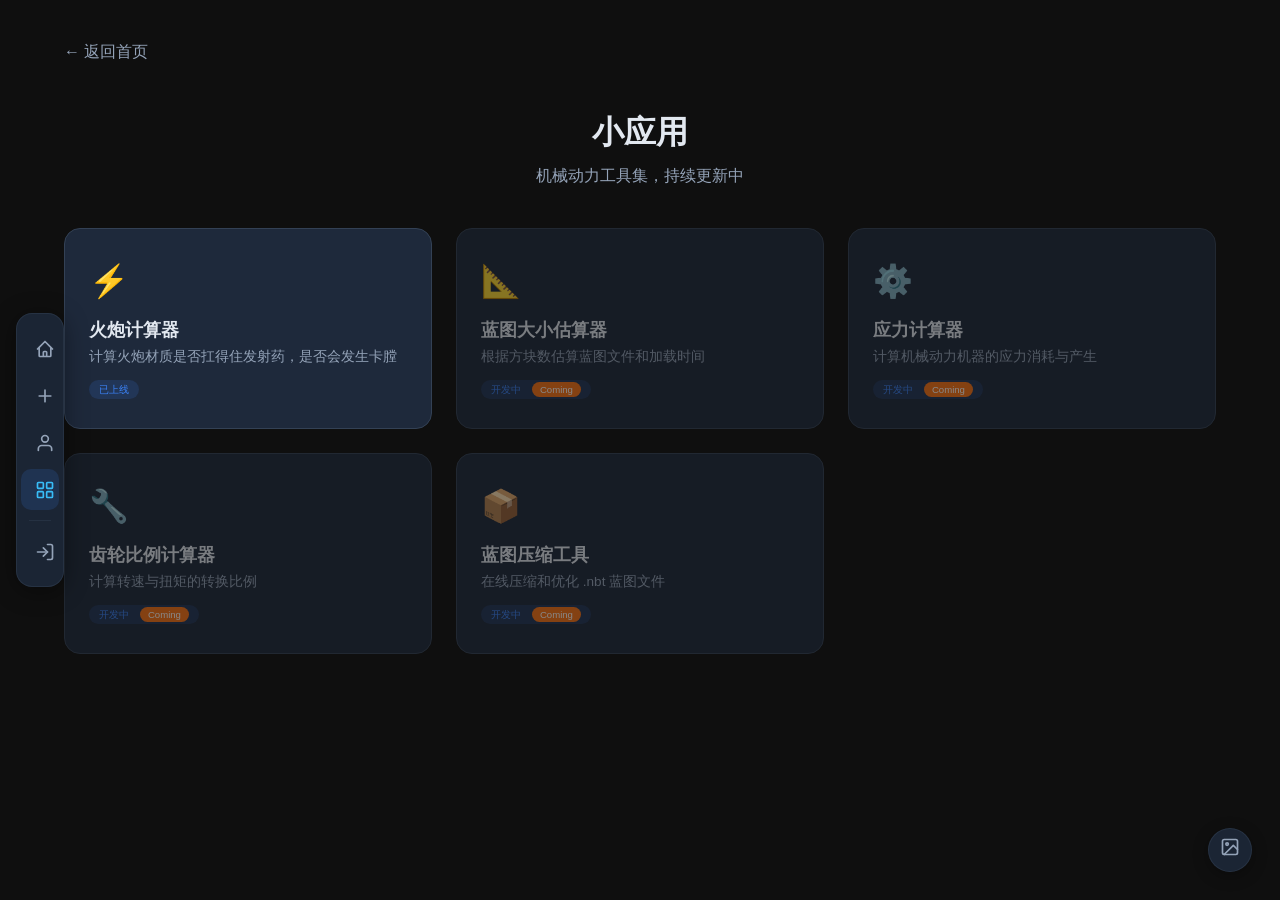
==== apps.html @ 73bd3eec "jisuanqi" ====
<!DOCTYPE html>
<html lang="zh-CN">
<head>
    <meta charset="UTF-8">
    <meta name="viewport" content="width=device-width, initial-scale=1.0">
    <title>小应用 - 机械动力蓝图社区</title>
    <link rel="stylesheet" href="style.css">
    <link rel="icon" type="image/svg+xml" href="page.svg">
    <style>
        .apps-container {
            max-width: 1200px;
            margin: 0 auto;
            padding: 40px 24px;
        }
        .apps-header {
            text-align: center;
            margin-bottom: 40px;
            padding-top: 20px;
        }
        .apps-header h1 {
            color: #e2e8f0;
            font-size: 2rem;
            margin-bottom: 8px;
        }
        .apps-header p {
            color: #94a3b8;
        }
        .apps-grid {
            display: grid;
            grid-template-columns: repeat(auto-fill, minmax(300px, 1fr));
            gap: 24px;
        }
        .app-card {
            background: #1e293b;
            border: 1px solid #334155;
            border-radius: 16px;
            padding: 28px 24px;
            transition: all 0.3s;
            cursor: pointer;
            text-decoration: none;
            display: block;
        }
        .app-card:hover {
            transform: translateY(-4px);
            border-color: #3b82f6;
            box-shadow: 0 8px 24px rgba(59, 130, 246, 0.15);
        }
        .app-card .app-icon {
            font-size: 2rem;
            margin-bottom: 12px;
            color: #38bdf8;
        }
        .app-card .app-title {
            color: #e2e8f0;
            font-size: 1.1rem;
            font-weight: 600;
            margin-bottom: 4px;
        }
        .app-card .app-desc {
            color: #94a3b8;
            font-size: 0.85rem;
            line-height: 1.5;
        }
        .app-card .app-tag {
            display: inline-block;
            background: rgba(59, 130, 246, 0.15);
            color: #3b82f6;
            font-size: 0.65rem;
            padding: 2px 10px;
            border-radius: 20px;
            margin-top: 12px;
        }
        .back-link {
            display: inline-block;
            margin-bottom: 24px;
            color: #94a3b8;
            text-decoration: none;
            transition: color 0.2s;
        }
        .back-link:hover {
            color: #38bdf8;
        }
        .app-card.coming-soon {
            opacity: 0.5;
            cursor: not-allowed;
        }
        .app-card.coming-soon:hover {
            transform: none;
            border-color: #334155;
            box-shadow: none;
        }
        .coming-badge {
            background: #f97316;
            color: white;
            font-size: 0.6rem;
            padding: 2px 8px;
            border-radius: 12px;
            margin-left: 8px;
            vertical-align: middle;
        }
        @media (max-width: 768px) {
            .apps-grid {
                grid-template-columns: 1fr;
            }
        }
    </style>
</head>
<body>

    <div class="apps-container">
        <a href="index.html" class="back-link">← 返回首页</a>

        <div class="apps-header">
            <h1>小应用</h1>
            <p>机械动力工具集，持续更新中</p>
        </div>

        <div class="apps-grid">
            <!-- 火炮计算器 -->
            <a href="cannon-calc.html" class="app-card">
                <div class="app-icon">⚡</div>
                <div class="app-title">火炮计算器</div>
                <div class="app-desc">计算火炮材质是否扛得住发射药，是否会发生卡膛</div>
                <div class="app-tag">已上线</div>
            </a>

            <!-- 预留更多应用 -->
            <div class="app-card coming-soon">
                <div class="app-icon">📐</div>
                <div class="app-title">蓝图大小估算器</div>
                <div class="app-desc">根据方块数估算蓝图文件和加载时间</div>
                <div class="app-tag">开发中 <span class="coming-badge">Coming</span></div>
            </div>

            <div class="app-card coming-soon">
                <div class="app-icon">⚙️</div>
                <div class="app-title">应力计算器</div>
                <div class="app-desc">计算机械动力机器的应力消耗与产生</div>
                <div class="app-tag">开发中 <span class="coming-badge">Coming</span></div>
            </div>

            <div class="app-card coming-soon">
                <div class="app-icon">🔧</div>
                <div class="app-title">齿轮比例计算器</div>
                <div class="app-desc">计算转速与扭矩的转换比例</div>
                <div class="app-tag">开发中 <span class="coming-badge">Coming</span></div>
            </div>

            <div class="app-card coming-soon">
                <div class="app-icon">📦</div>
                <div class="app-title">蓝图压缩工具</div>
                <div class="app-desc">在线压缩和优化 .nbt 蓝图文件</div>
                <div class="app-tag">开发中 <span class="coming-badge">Coming</span></div>
            </div>
        </div>
    </div>

    <script src="sidebar.js"></script>
</body>
</html>
---- style.css ----
* {
    margin: 0;
    padding: 0;
    box-sizing: border-box;
}

body {
    font-family: -apple-system, BlinkMacSystemFont, 'Segoe UI', Roboto, Helvetica, Arial, sans-serif;
    background: #0f0f0f;
    color: #e0e0e0;
    line-height: 1.5;
}

a {
    color: #3b82f6;
    text-decoration: none;
}

a:hover {
    text-decoration: underline;
}

/* 导航栏 */
.navbar {
    background: #1a1a1a;
    border-bottom: 1px solid #2a2a2a;
    padding: 16px 32px;
    display: flex;
    justify-content: space-between;
    align-items: center;
    flex-wrap: wrap;
    gap: 16px;
    position: sticky;
    top: 0;
    z-index: 100;
}

.logo {
    font-size: 1.5rem;
    font-weight: 700;
    color: #3b82f6;
}

.logo span {
    color: #e0e0e0;
}

.nav-links {
    display: flex;
    gap: 20px;
    align-items: center;
    flex-wrap: wrap;
}

.nav-link {
    color: #e0e0e0;
    transition: color 0.2s;
}

.nav-link:hover {
    color: #3b82f6;
    text-decoration: none;
}

/* 按钮 */
.btn {
    padding: 8px 20px;
    border-radius: 40px;
    border: none;
    cursor: pointer;
    font-size: 0.9rem;
    font-weight: 500;
    transition: all 0.2s;
}

.btn-primary {
    background: #3b82f6;
    color: white;
}

.btn-primary:hover {
    background: #2563eb;
}

.btn-outline {
    background: transparent;
    border: 1px solid #3b82f6;
    color: #3b82f6;
}

.btn-outline:hover {
    background: #3b82f6;
    color: white;
}

.btn-danger {
    background: #ef4444;
    color: white;
}

.btn-danger:hover {
    background: #dc2626;
}

.btn-secondary {
    background: #2a2a2a;
    color: #e0e0e0;
}

.btn-secondary:hover {
    background: #3a3a3a;
}

/* 主布局 - 响应式宽屏 */
.main-layout {
    display: flex;
    gap: 32px;
    width: 100%;
    padding: 0 24px;
    max-width: 100%;
}

@media (min-width: 1600px) {
    .main-layout {
        max-width: 1400px;
        margin: 0 auto;
        padding: 0;
    }
}

@media (min-width: 1920px) {
    .main-layout {
        max-width: 1600px;
    }
}

/* 内容区 */
.content {
    flex: 3;
    min-width: 0;
}

/* 侧边栏 */
.sidebar {
    flex: 1;
    min-width: 260px;
}

.sidebar-card {
    background: #1e293b;
    border: 1px solid #334155;
    border-radius: 16px;
    padding: 20px;
    margin-bottom: 24px;
}

.sidebar-card h3 {
    color: #38bdf8;
    font-size: 1rem;
    margin-bottom: 16px;
    padding-bottom: 8px;
    border-bottom: 1px solid #334155;
}

/* 容器 */
.container {
    width: 100%;
    padding: 40px 24px;
}

@media (min-width: 1600px) {
    .container {
        max-width: 1400px;
        margin: 0 auto;
        padding: 40px 0;
    }
}

/* 蓝图网格 - 响应式 */
.blueprint-grid {
    display: grid;
    grid-template-columns: repeat(auto-fill, minmax(280px, 1fr));
    gap: 24px;
    margin-top: 24px;
}

@media (min-width: 1600px) {
    .blueprint-grid {
        grid-template-columns: repeat(auto-fill, minmax(320px, 1fr));
        gap: 28px;
    }
}

/* 蓝图卡片 */
.blueprint-card {
    background: #1a1a1a;
    border: 1px solid #2a2a2a;
    border-radius: 16px;
    padding: 20px;
    transition: transform 0.2s, border-color 0.2s;
}

.blueprint-card:hover {
    transform: translateY(-4px);
    border-color: #3b82f6;
}

.blueprint-image {
    width: 100%;
    height: 140px;
    object-fit: cover;
    border-radius: 8px;
    margin-bottom: 12px;
}

.blueprint-title {
    font-size: 1.1rem;
    font-weight: 600;
    margin-bottom: 8px;
    color: white;
    line-height: 1.4;
}

.blueprint-description {
    font-size: 0.85rem;
    color: #9ca3af;
    margin-bottom: 12px;
    display: -webkit-box;
    -webkit-line-clamp: 2;
    -webkit-box-orient: vertical;
    overflow: hidden;
}

.blueprint-meta {
    display: flex;
    gap: 16px;
    font-size: 0.7rem;
    color: #6b7280;
    margin-bottom: 8px;
    flex-wrap: wrap;
}

.blueprint-versions {
    font-size: 0.7rem;
    color: #6b7280;
    margin: 8px 0;
}

.blueprint-stats {
    display: flex;
    gap: 16px;
    font-size: 0.7rem;
    color: #6b7280;
    margin-top: 8px;
}

.blueprint-link {
    display: inline-block;
    margin-top: 12px;
    font-size: 0.8rem;
}

/* 热门榜 */
.hot-item {
    display: flex;
    gap: 12px;
    padding: 10px 0;
    border-bottom: 1px solid #2a3a5a;
    text-decoration: none;
    transition: background 0.2s;
}

.hot-item:hover {
    background: #0f172a;
    margin: 0 -8px;
    padding: 10px 8px;
    border-radius: 8px;
}

.hot-rank {
    width: 28px;
    height: 28px;
    background: #0f172a;
    border-radius: 8px;
    display: flex;
    align-items: center;
    justify-content: center;
    font-size: 0.8rem;
    font-weight: bold;
    color: #38bdf8;
}

.hot-rank.top1 { background: #f97316; color: white; }
.hot-rank.top2 { background: #3b82f6; color: white; }
.hot-rank.top3 { background: #22c55e; color: white; }

.hot-info {
    flex: 1;
}

.hot-title {
    font-size: 0.85rem;
    color: #e2e8f0;
    margin-bottom: 4px;
    display: block;
}

.hot-meta {
    font-size: 0.7rem;
    color: #64748b;
}

/* 友情链接 */
.friend-link {
    display: block;
    padding: 8px 0;
    color: #94a3b8;
    text-decoration: none;
    transition: color 0.2s;
    border-bottom: 1px solid #2a3a5a;
}

.friend-link:hover {
    color: #38bdf8;
}

/* 公告 */
.announcement {
    font-size: 0.85rem;
    color: #cbd5e6;
    line-height: 1.5;
}

.announcement-date {
    font-size: 0.7rem;
    color: #64748b;
    margin-bottom: 8px;
}

/* 表单 */
.form-card {
    background: #1a1a1a;
    border: 1px solid #2a2a2a;
    border-radius: 16px;
    padding: 32px;
    max-width: 600px;
    margin: 0 auto;
}

.form-group {
    margin-bottom: 20px;
}

.form-group label {
    display: block;
    margin-bottom: 8px;
    font-weight: 500;
}

.form-group input,
.form-group textarea,
.form-group select {
    width: 100%;
    padding: 12px 16px;
    background: #0f0f0f;
    border: 1px solid #2a2a2a;
    border-radius: 12px;
    color: #e0e0e0;
    font-size: 0.9rem;
}

.form-group input:focus,
.form-group textarea:focus,
.form-group select:focus {
    outline: none;
    border-color: #3b82f6;
}

.form-group textarea {
    resize: vertical;
    min-height: 100px;
}

.checkbox-group {
    display: flex;
    align-items: center;
    gap: 12px;
}

.checkbox-group input {
    width: auto;
}

/* 搜索和筛选 */
.search-bar {
    display: flex;
    gap: 12px;
    margin: 0 0 20px;
    max-width: 500px;
}

.search-input {
    flex: 1;
    padding: 12px 16px;
    background: #1a1a1a;
    border: 1px solid #2a2a2a;
    border-radius: 40px;
    color: #e0e0e0;
    font-size: 0.9rem;
}

.search-input:focus {
    outline: none;
    border-color: #3b82f6;
}

.filter-bar {
    display: flex;
    gap: 20px;
    margin: 20px 0 30px;
    flex-wrap: wrap;
    align-items: flex-end;
}

.filter-group {
    display: flex;
    flex-direction: column;
    gap: 6px;
}

.filter-group label {
    font-size: 0.8rem;
    color: #9ca3af;
}

.filter-select {
    padding: 10px 16px;
    background: #1a1a1a;
    border: 1px solid #2a2a2a;
    border-radius: 12px;
    color: #e0e0e0;
    font-size: 0.9rem;
    cursor: pointer;
    min-width: 120px;
}

.filter-select:focus {
    outline: none;
    border-color: #3b82f6;
}

.search-info {
    font-size: 0.8rem;
    color: #6b7280;
    margin-bottom: 16px;
}

/* 分页 */
.pagination {
    display: flex;
    justify-content: center;
    gap: 8px;
    margin-top: 40px;
    flex-wrap: wrap;
}

.page-btn {
    padding: 8px 12px;
    background: #1a1a1a;
    border: 1px solid #2a2a2a;
    border-radius: 8px;
    color: #e0e0e0;
    cursor: pointer;
}

.page-btn.active {
    background: #3b82f6;
    border-color: #3b82f6;
}

.page-btn:hover:not(.active) {
    background: #2a2a2a;
}

/* 详情页 */
.detail-card {
    background: #1a1a1a;
    border: 1px solid #2a2a2a;
    border-radius: 16px;
    padding: 32px;
}

.detail-title {
    font-size: 2rem;
    margin-bottom: 16px;
    color: white;
}

.detail-meta {
    display: flex;
    gap: 24px;
    margin-bottom: 20px;
    padding-bottom: 16px;
    border-bottom: 1px solid #2a2a2a;
    font-size: 0.85rem;
    color: #6b7280;
    flex-wrap: wrap;
}

.detail-versions {
    background: #0f172a;
    padding: 8px 12px;
    border-radius: 8px;
    margin: 12px 0;
    font-size: 0.85rem;
    color: #9ca3af;
}

.detail-image {
    max-width: 100%;
    border-radius: 12px;
    margin-bottom: 16px;
}

.detail-description {
    margin-bottom: 24px;
    line-height: 1.6;
}

.detail-link {
    margin-bottom: 24px;
}

.detail-link a {
    word-break: break-all;
}

/* 弹窗 */
.modal {
    display: none;
    position: fixed;
    top: 0;
    left: 0;
    width: 100%;
    height: 100%;
    background: rgba(0,0,0,0.8);
    z-index: 1000;
    justify-content: center;
    align-items: center;
}

.modal.show {
    display: flex;
}

.modal-content {
    background: #1a1a1a;
    border-radius: 16px;
    padding: 28px;
    max-width: 500px;
    width: 90%;
}

/* 消息提示 */
.message {
    position: fixed;
    top: 80px;
    right: 20px;
    padding: 12px 20px;
    border-radius: 12px;
    background: #1a1a1a;
    border: 1px solid #2a2a2a;
    z-index: 1000;
    animation: slideIn 0.3s ease;
}

.message.success {
    border-color: #22c55e;
    color: #22c55e;
}

.message.error {
    border-color: #ef4444;
    color: #ef4444;
}

@keyframes slideIn {
    from {
        transform: translateX(100%);
        opacity: 0;
    }
    to {
        transform: translateX(0);
        opacity: 1;
    }
}

/* 状态 */
.loading {
    text-align: center;
    padding: 60px;
    color: #6b7280;
}

.empty {
    text-align: center;
    padding: 60px;
    color: #6b7280;
}

/* 响应式 - 移动端 */
@media (max-width: 768px) {
    .navbar {
        flex-direction: column;
        text-align: center;
    }
    
    .main-layout {
        flex-direction: column;
        padding: 0 16px;
    }
    
    .sidebar {
        order: -1;
    }
    
    .blueprint-grid {
        grid-template-columns: 1fr;
        gap: 16px;
    }
    
    .detail-title {
        font-size: 1.5rem;
    }
    
    .filter-bar {
        flex-direction: column;
        align-items: stretch;
    }
    
    .filter-group {
        width: 100%;
    }
    
    .filter-select {
        width: 100%;
    }
    
    .search-bar {
        max-width: 100%;
    }
    
    .container {
        padding: 24px 16px;
    }
}
/* ===== 悬浮侧边栏 ===== */
.floating-sidebar {
    position: fixed;
    left: 0;
    top: 50%;
    transform: translateY(-50%);
    z-index: 999;
    display: flex;
    flex-direction: column;
    gap: 4px;
    padding: 12px 0;
    background: rgba(30, 41, 59, 0.85);
    backdrop-filter: blur(12px);
    border-radius: 0 16px 16px 0;
    border: 1px solid rgba(51, 65, 85, 0.5);
    border-left: none;
    box-shadow: 2px 0 16px rgba(0, 0, 0, 0.3);
    width: 52px;
    transition: width 0.3s ease;
    overflow: hidden;
}

.floating-sidebar:hover {
    width: 160px;
}

.floating-sidebar .nav-item {
    display: flex;
    align-items: center;
    gap: 14px;
    padding: 10px 16px;
    color: #94a3b8;
    text-decoration: none;
    transition: all 0.2s;
    white-space: nowrap;
    border-radius: 8px;
    margin: 0 4px;
    cursor: pointer;
}

.floating-sidebar .nav-item:hover {
    background: rgba(59, 130, 246, 0.2);
    color: #38bdf8;
}

.floating-sidebar .nav-item .icon {
    font-size: 20px;
    line-height: 1;
    width: 24px;
    text-align: center;
    flex-shrink: 0;
    display: flex;
    align-items: center;
    justify-content: center;
}

.floating-sidebar .nav-item .label {
    font-size: 14px;
    opacity: 0;
    transition: opacity 0.25s ease;
    font-weight: 500;
}

.floating-sidebar:hover .nav-item .label {
    opacity: 1;
}

.floating-sidebar .nav-item.active {
    color: #38bdf8;
    background: rgba(59, 130, 246, 0.15);
}

/* 背景上传按钮 */
.bg-upload-btn {
    position: fixed;
    bottom: 24px;
    right: 24px;
    z-index: 999;
    background: rgba(30, 41, 59, 0.85);
    backdrop-filter: blur(12px);
    border: 1px solid rgba(51, 65, 85, 0.5);
    border-radius: 50%;
    width: 48px;
    height: 48px;
    display: flex;
    align-items: center;
    justify-content: center;
    cursor: pointer;
    transition: all 0.3s;
    color: #94a3b8;
}

.bg-upload-btn:hover {
    background: rgba(59, 130, 246, 0.3);
    color: #38bdf8;
    transform: scale(1.05);
}

.bg-upload-btn input[type="file"] {
    position: absolute;
    opacity: 0;
    width: 100%;
    height: 100%;
    cursor: pointer;
}

/* 移动端适配 */
@media (max-width: 767px) {
    .floating-sidebar {
        top: auto;
        bottom: 20px;
        left: 50%;
        transform: translateX(-50%);
        flex-direction: row;
        border-radius: 16px;
        width: auto;
        padding: 8px 12px;
        gap: 2px;
    }

    .floating-sidebar:hover {
        width: auto;
    }

    .floating-sidebar .nav-item .label {
        display: none;
    }

    .floating-sidebar .nav-item {
        padding: 8px 12px;
    }
}
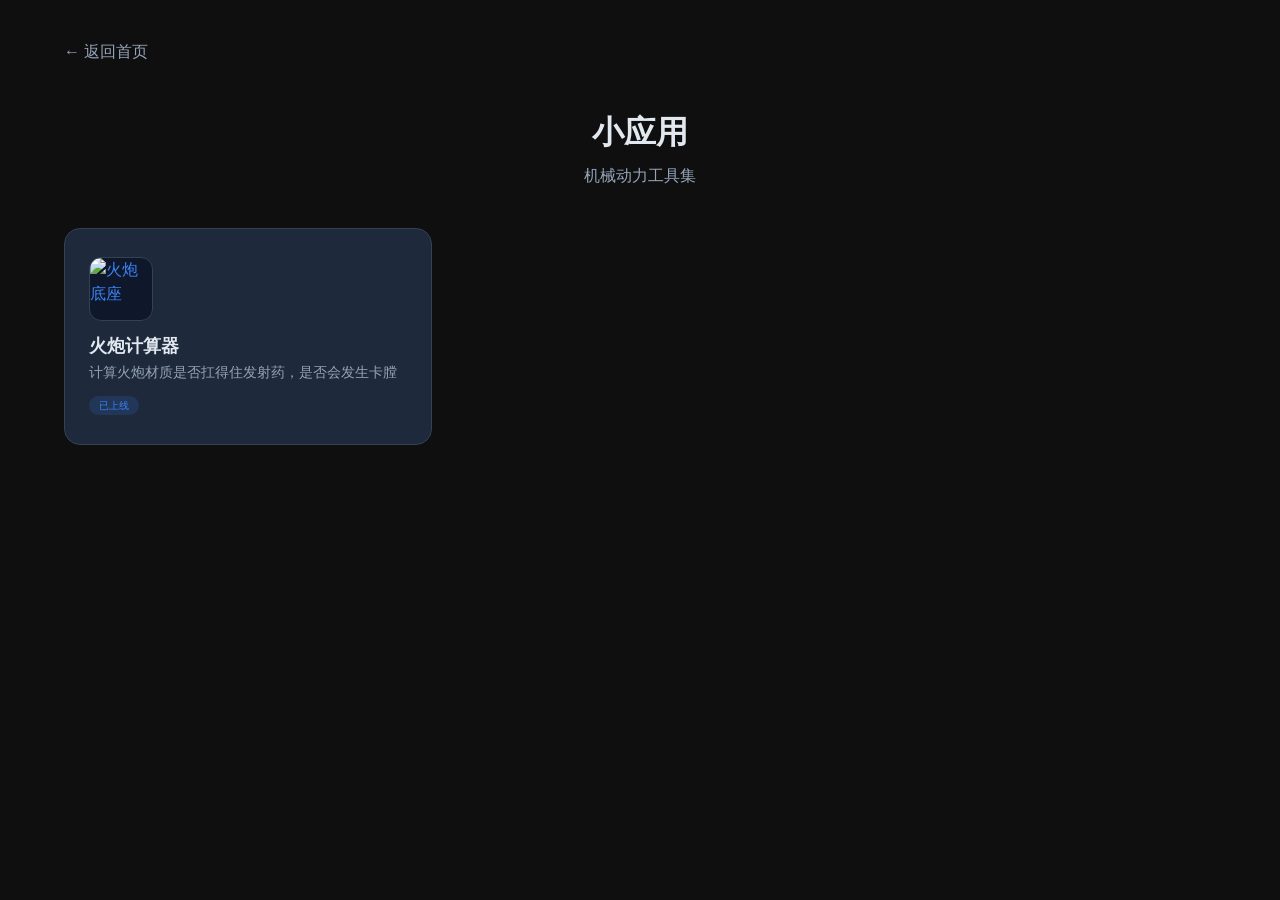
==== commit d974dcd3: "Update apps.html" ====
--- a/apps.html
+++ b/apps.html
@@ -46,9 +46,21 @@
             box-shadow: 0 8px 24px rgba(59, 130, 246, 0.15);
         }
         .app-card .app-icon {
-            font-size: 2rem;
+            width: 64px;
+            height: 64px;
             margin-bottom: 12px;
-            color: #38bdf8;
+            border-radius: 12px;
+            overflow: hidden;
+            background: #0f172a;
+            display: flex;
+            align-items: center;
+            justify-content: center;
+            border: 1px solid #334155;
+        }
+        .app-card .app-icon img {
+            width: 100%;
+            height: 100%;
+            object-fit: cover;
         }
         .app-card .app-title {
             color: #e2e8f0;
@@ -80,24 +92,6 @@
         .back-link:hover {
             color: #38bdf8;
         }
-        .app-card.coming-soon {
-            opacity: 0.5;
-            cursor: not-allowed;
-        }
-        .app-card.coming-soon:hover {
-            transform: none;
-            border-color: #334155;
-            box-shadow: none;
-        }
-        .coming-badge {
-            background: #f97316;
-            color: white;
-            font-size: 0.6rem;
-            padding: 2px 8px;
-            border-radius: 12px;
-            margin-left: 8px;
-            vertical-align: middle;
-        }
         @media (max-width: 768px) {
             .apps-grid {
                 grid-template-columns: 1fr;
@@ -112,46 +106,19 @@
 
         <div class="apps-header">
             <h1>小应用</h1>
-            <p>机械动力工具集，持续更新中</p>
+            <p>机械动力工具集</p>
         </div>
 
         <div class="apps-grid">
             <!-- 火炮计算器 -->
             <a href="cannon-calc.html" class="app-card">
-                <div class="app-icon">⚡</div>
+                <div class="app-icon">
+                    <img src="https://i.mcmod.cn/item/icon/128x128/63/632535.png?v=2" alt="火炮底座">
+                </div>
                 <div class="app-title">火炮计算器</div>
                 <div class="app-desc">计算火炮材质是否扛得住发射药，是否会发生卡膛</div>
                 <div class="app-tag">已上线</div>
             </a>
-
-            <!-- 预留更多应用 -->
-            <div class="app-card coming-soon">
-                <div class="app-icon">📐</div>
-                <div class="app-title">蓝图大小估算器</div>
-                <div class="app-desc">根据方块数估算蓝图文件和加载时间</div>
-                <div class="app-tag">开发中 <span class="coming-badge">Coming</span></div>
-            </div>
-
-            <div class="app-card coming-soon">
-                <div class="app-icon">⚙️</div>
-                <div class="app-title">应力计算器</div>
-                <div class="app-desc">计算机械动力机器的应力消耗与产生</div>
-                <div class="app-tag">开发中 <span class="coming-badge">Coming</span></div>
-            </div>
-
-            <div class="app-card coming-soon">
-                <div class="app-icon">🔧</div>
-                <div class="app-title">齿轮比例计算器</div>
-                <div class="app-desc">计算转速与扭矩的转换比例</div>
-                <div class="app-tag">开发中 <span class="coming-badge">Coming</span></div>
-            </div>
-
-            <div class="app-card coming-soon">
-                <div class="app-icon">📦</div>
-                <div class="app-title">蓝图压缩工具</div>
-                <div class="app-desc">在线压缩和优化 .nbt 蓝图文件</div>
-                <div class="app-tag">开发中 <span class="coming-badge">Coming</span></div>
-            </div>
         </div>
     </div>
 
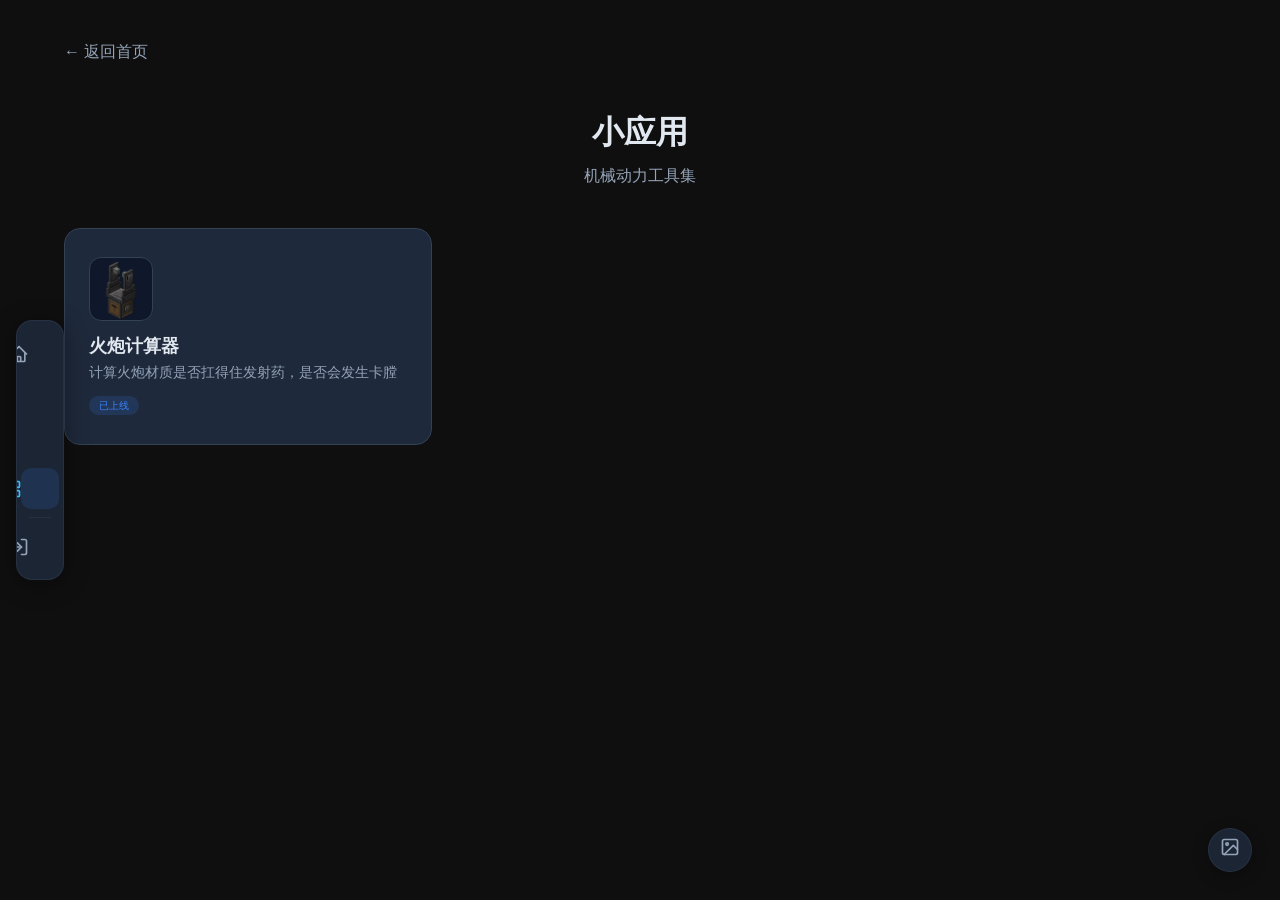
==== commit 947b5957: "Update apps.html" ====
--- a/apps.html
+++ b/apps.html
@@ -113,7 +113,7 @@
             <!-- 火炮计算器 -->
             <a href="cannon-calc.html" class="app-card">
                 <div class="app-icon">
-                    <img src="https://i.mcmod.cn/item/icon/128x128/63/632535.png?v=2" alt="火炮底座">
+                    <img src="632535.png" alt="火炮底座">
                 </div>
                 <div class="app-title">火炮计算器</div>
                 <div class="app-desc">计算火炮材质是否扛得住发射药，是否会发生卡膛</div>
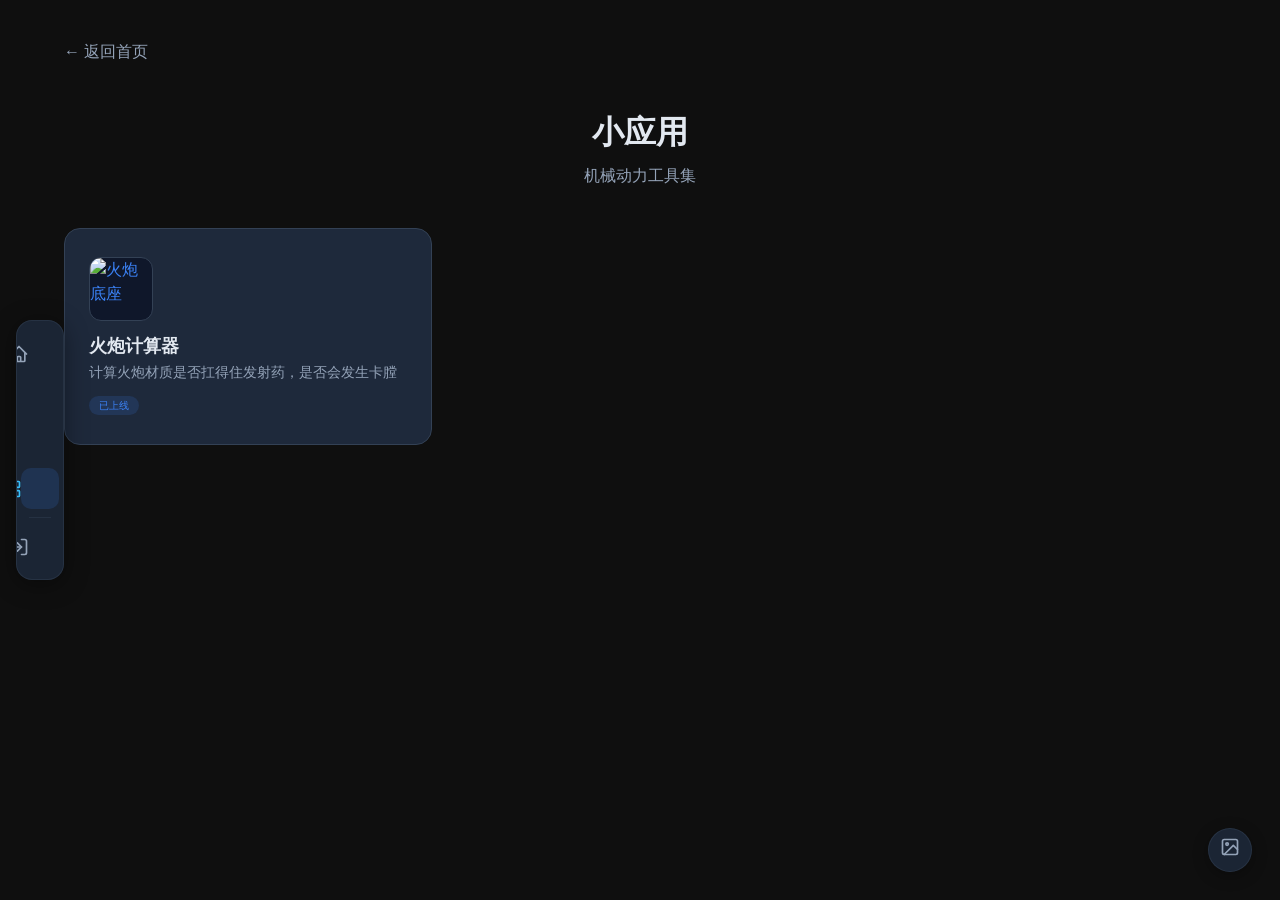
==== commit 2b134cb0: "upload history" ====
--- a/apps.html
+++ b/apps.html
@@ -113,7 +113,7 @@
             <!-- 火炮计算器 -->
             <a href="cannon-calc.html" class="app-card">
                 <div class="app-icon">
-                    <img src="632535.png" alt="火炮底座">
+                    <img src="https://i.mcmod.cn/item/icon/128x128/63/632535.png?v=2" alt="火炮底座">
                 </div>
                 <div class="app-title">火炮计算器</div>
                 <div class="app-desc">计算火炮材质是否扛得住发射药，是否会发生卡膛</div>
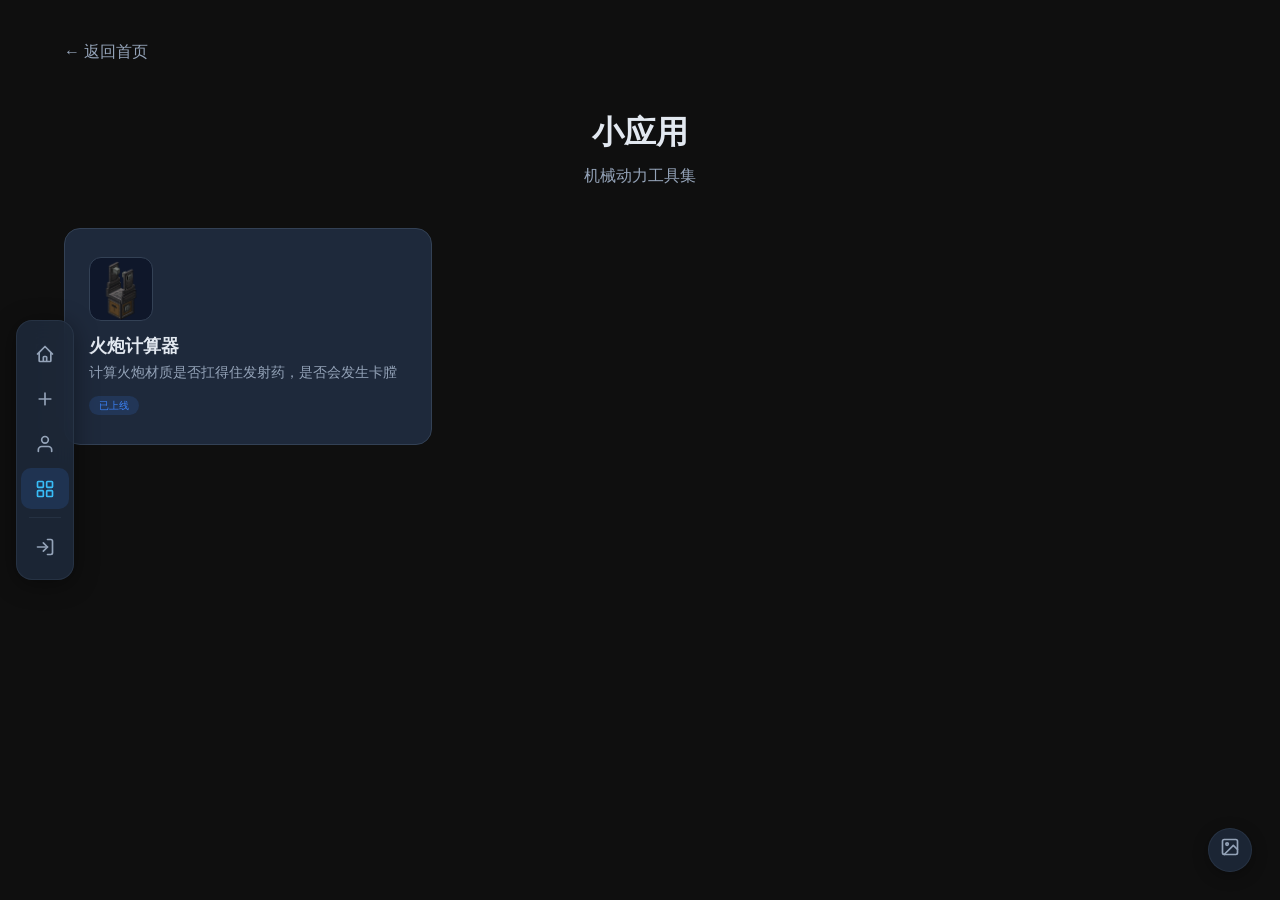
==== commit 4ce15bd3: "Update apps.html" ====
--- a/apps.html
+++ b/apps.html
@@ -113,7 +113,7 @@
             <!-- 火炮计算器 -->
             <a href="cannon-calc.html" class="app-card">
                 <div class="app-icon">
-                    <img src="https://i.mcmod.cn/item/icon/128x128/63/632535.png?v=2" alt="火炮底座">
+                    <img src="632535.png" alt="火炮底座">
                 </div>
                 <div class="app-title">火炮计算器</div>
                 <div class="app-desc">计算火炮材质是否扛得住发射药，是否会发生卡膛</div>
--- a/style.css
+++ b/style.css
@@ -654,135 +654,3 @@
         padding: 24px 16px;
     }
 }
-/* ===== 悬浮侧边栏 ===== */
-.floating-sidebar {
-    position: fixed;
-    left: 0;
-    top: 50%;
-    transform: translateY(-50%);
-    z-index: 999;
-    display: flex;
-    flex-direction: column;
-    gap: 4px;
-    padding: 12px 0;
-    background: rgba(30, 41, 59, 0.85);
-    backdrop-filter: blur(12px);
-    border-radius: 0 16px 16px 0;
-    border: 1px solid rgba(51, 65, 85, 0.5);
-    border-left: none;
-    box-shadow: 2px 0 16px rgba(0, 0, 0, 0.3);
-    width: 52px;
-    transition: width 0.3s ease;
-    overflow: hidden;
-}
-
-.floating-sidebar:hover {
-    width: 160px;
-}
-
-.floating-sidebar .nav-item {
-    display: flex;
-    align-items: center;
-    gap: 14px;
-    padding: 10px 16px;
-    color: #94a3b8;
-    text-decoration: none;
-    transition: all 0.2s;
-    white-space: nowrap;
-    border-radius: 8px;
-    margin: 0 4px;
-    cursor: pointer;
-}
-
-.floating-sidebar .nav-item:hover {
-    background: rgba(59, 130, 246, 0.2);
-    color: #38bdf8;
-}
-
-.floating-sidebar .nav-item .icon {
-    font-size: 20px;
-    line-height: 1;
-    width: 24px;
-    text-align: center;
-    flex-shrink: 0;
-    display: flex;
-    align-items: center;
-    justify-content: center;
-}
-
-.floating-sidebar .nav-item .label {
-    font-size: 14px;
-    opacity: 0;
-    transition: opacity 0.25s ease;
-    font-weight: 500;
-}
-
-.floating-sidebar:hover .nav-item .label {
-    opacity: 1;
-}
-
-.floating-sidebar .nav-item.active {
-    color: #38bdf8;
-    background: rgba(59, 130, 246, 0.15);
-}
-
-/* 背景上传按钮 */
-.bg-upload-btn {
-    position: fixed;
-    bottom: 24px;
-    right: 24px;
-    z-index: 999;
-    background: rgba(30, 41, 59, 0.85);
-    backdrop-filter: blur(12px);
-    border: 1px solid rgba(51, 65, 85, 0.5);
-    border-radius: 50%;
-    width: 48px;
-    height: 48px;
-    display: flex;
-    align-items: center;
-    justify-content: center;
-    cursor: pointer;
-    transition: all 0.3s;
-    color: #94a3b8;
-}
-
-.bg-upload-btn:hover {
-    background: rgba(59, 130, 246, 0.3);
-    color: #38bdf8;
-    transform: scale(1.05);
-}
-
-.bg-upload-btn input[type="file"] {
-    position: absolute;
-    opacity: 0;
-    width: 100%;
-    height: 100%;
-    cursor: pointer;
-}
-
-/* 移动端适配 */
-@media (max-width: 767px) {
-    .floating-sidebar {
-        top: auto;
-        bottom: 20px;
-        left: 50%;
-        transform: translateX(-50%);
-        flex-direction: row;
-        border-radius: 16px;
-        width: auto;
-        padding: 8px 12px;
-        gap: 2px;
-    }
-
-    .floating-sidebar:hover {
-        width: auto;
-    }
-
-    .floating-sidebar .nav-item .label {
-        display: none;
-    }
-
-    .floating-sidebar .nav-item {
-        padding: 8px 12px;
-    }
-}
